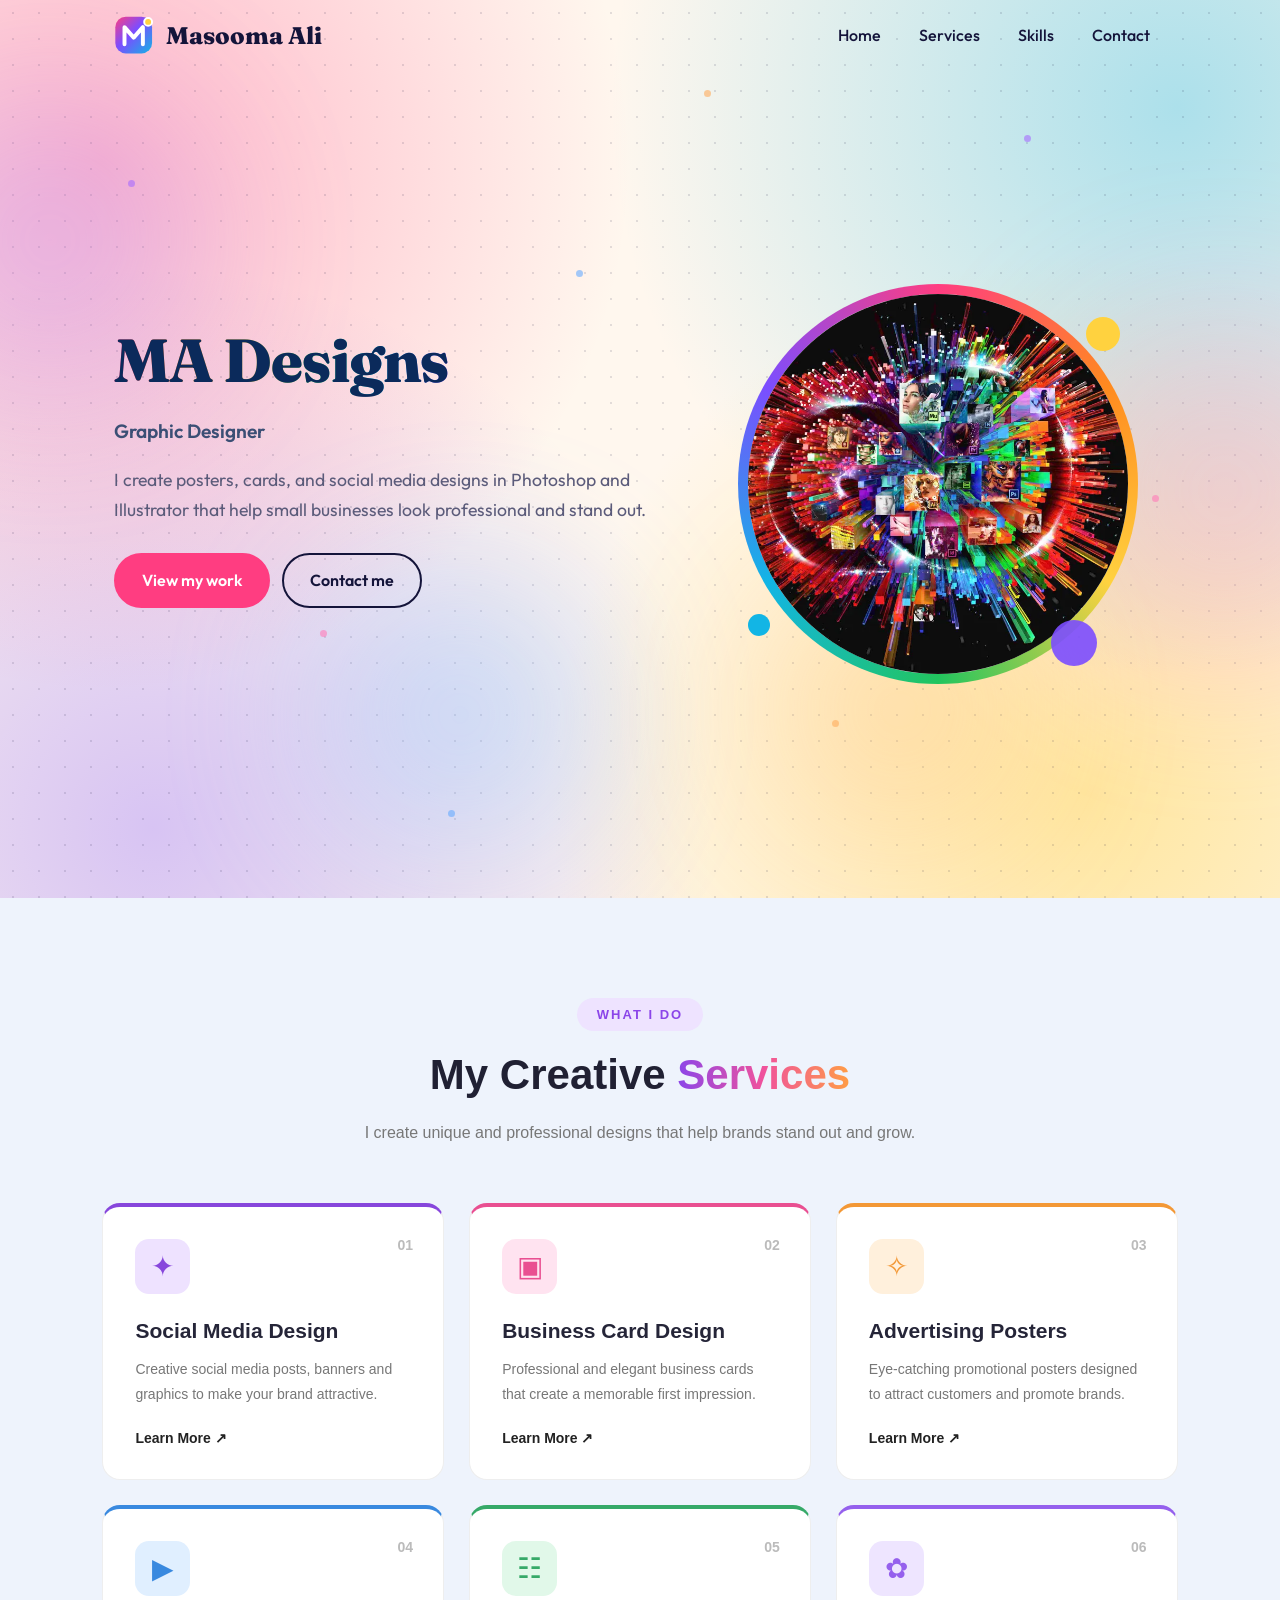
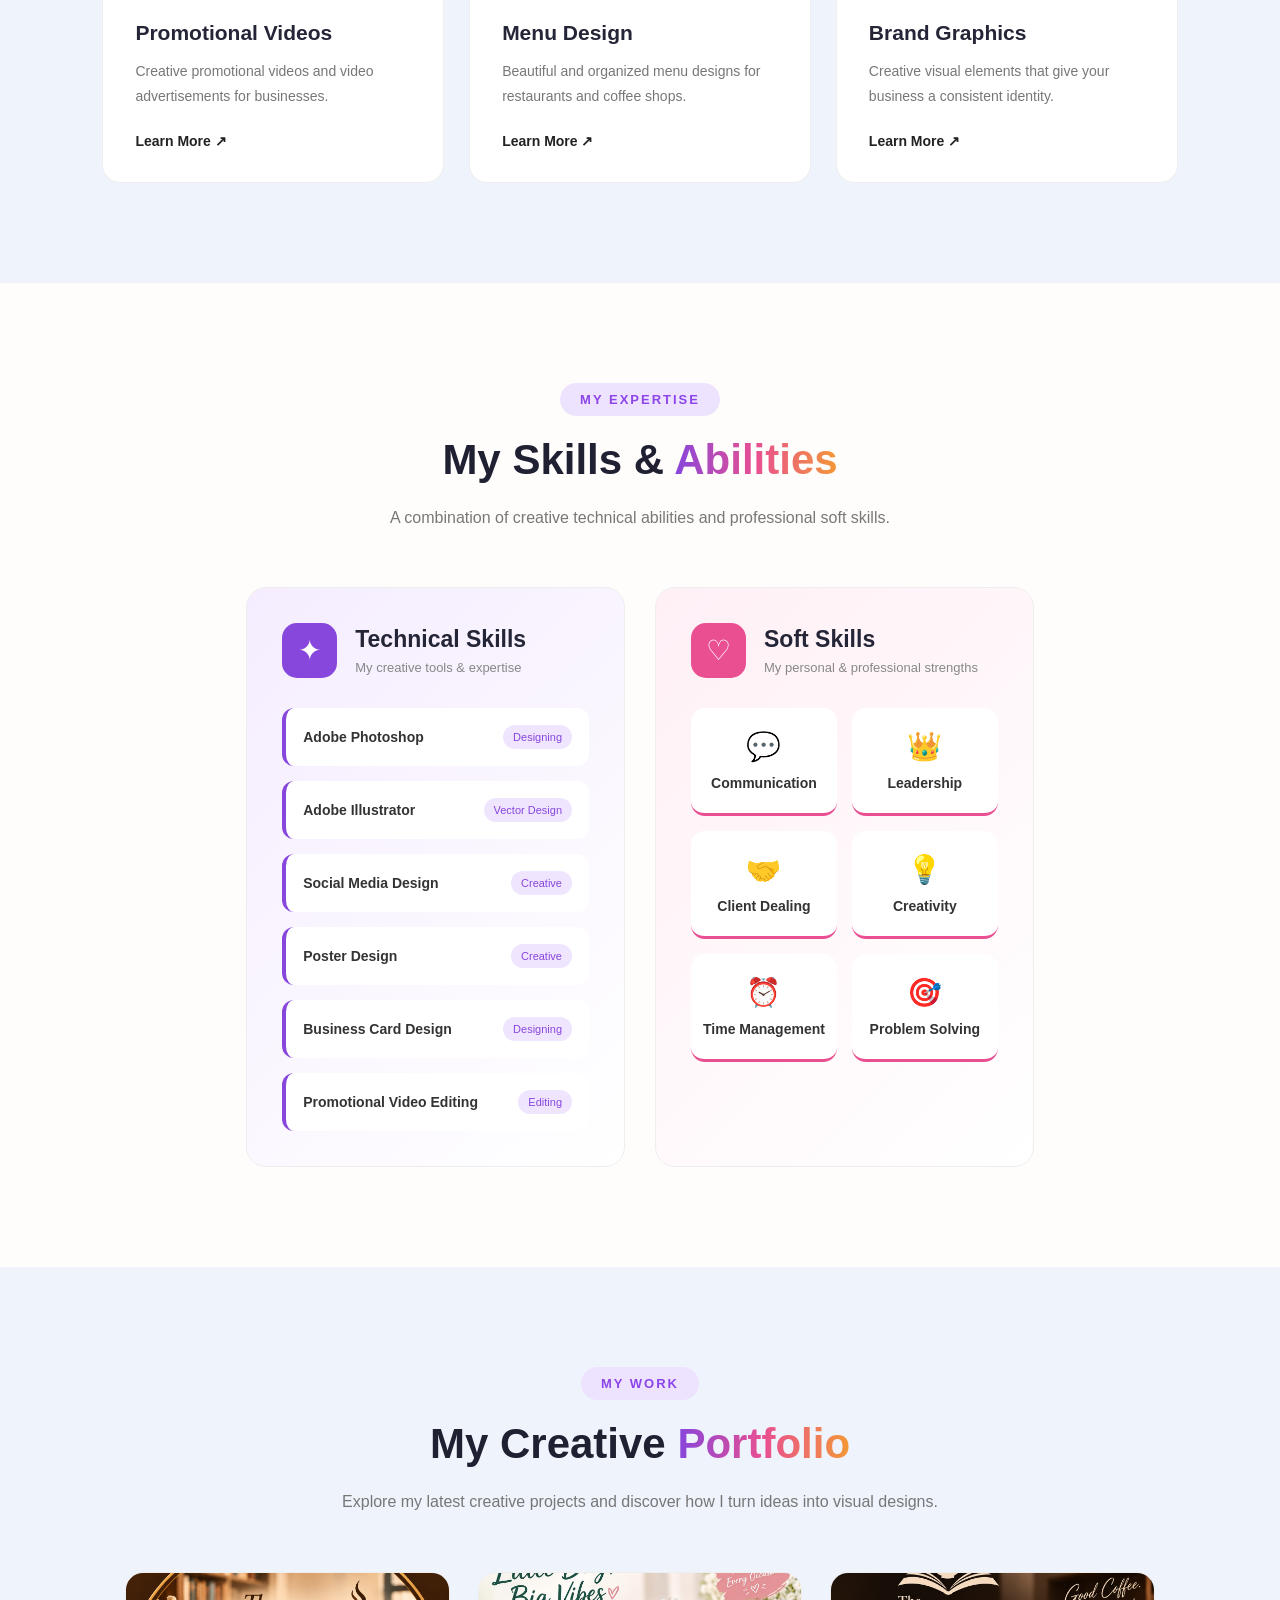
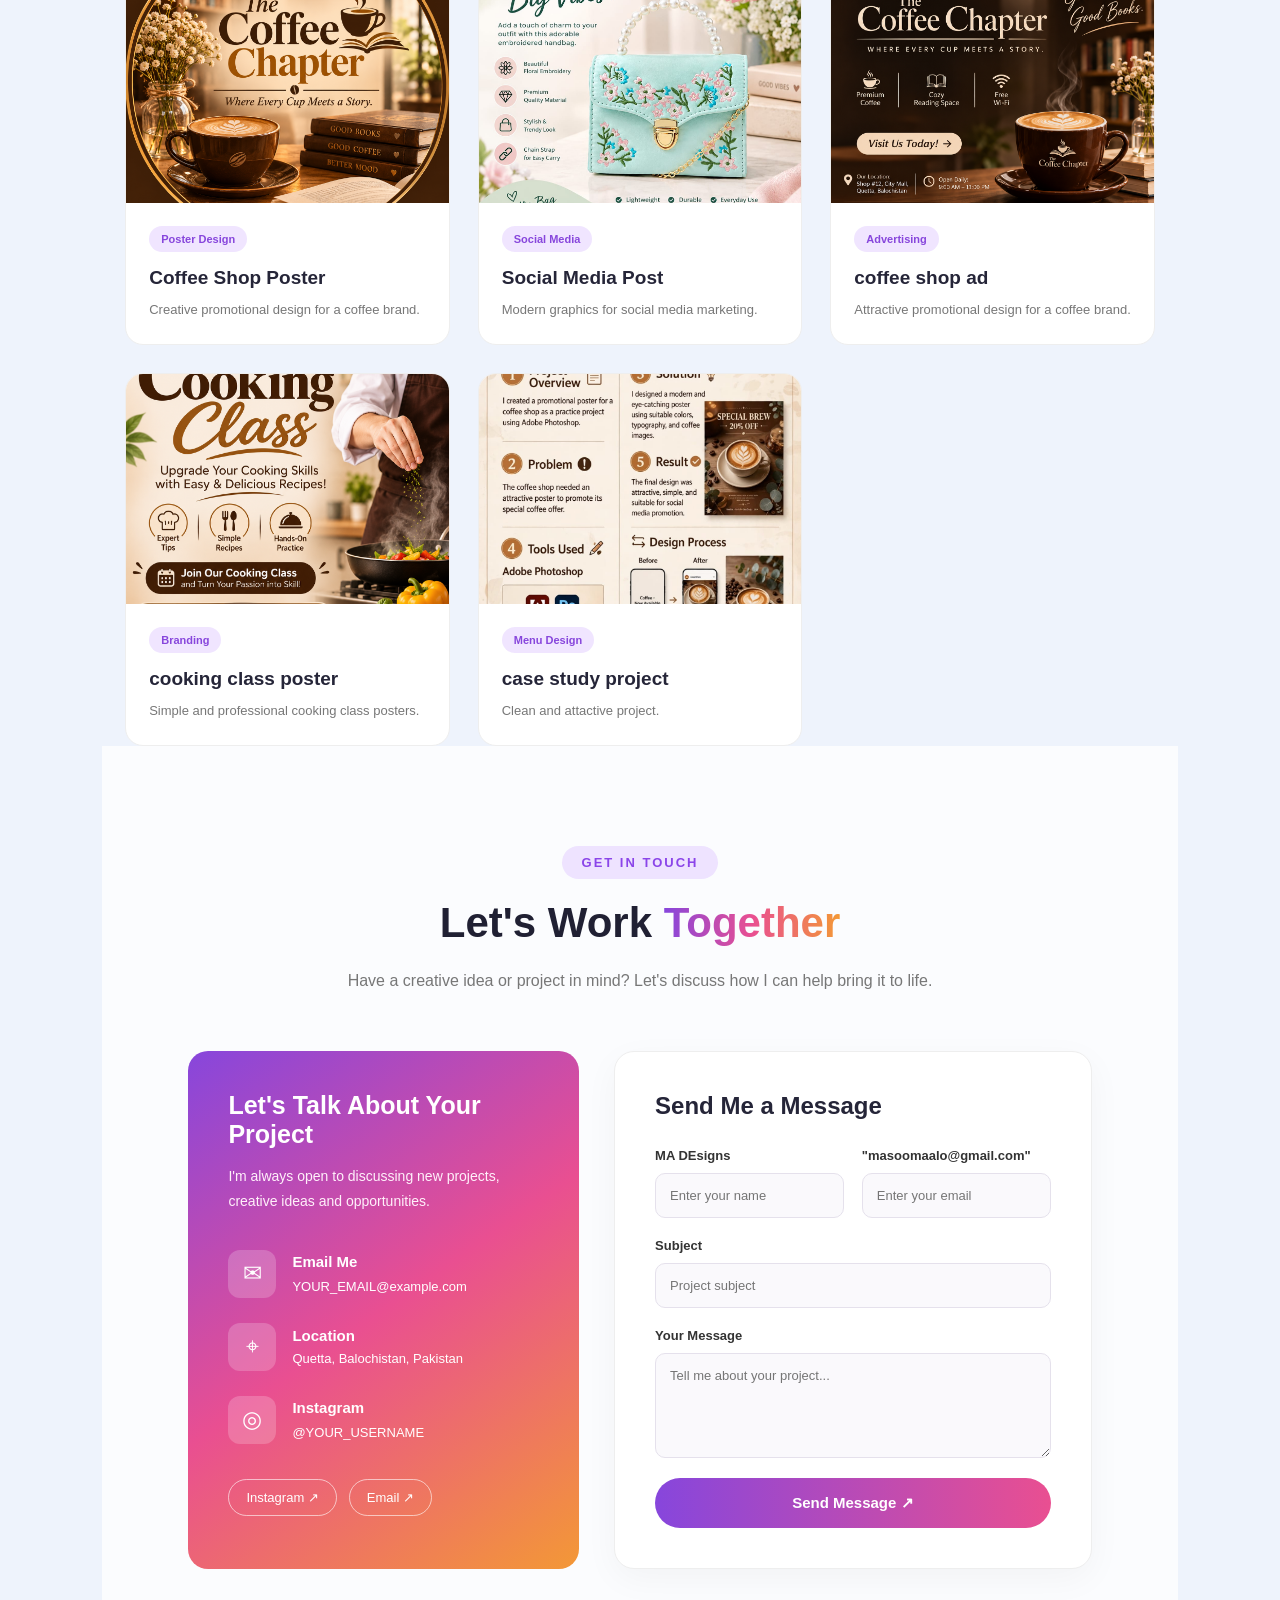
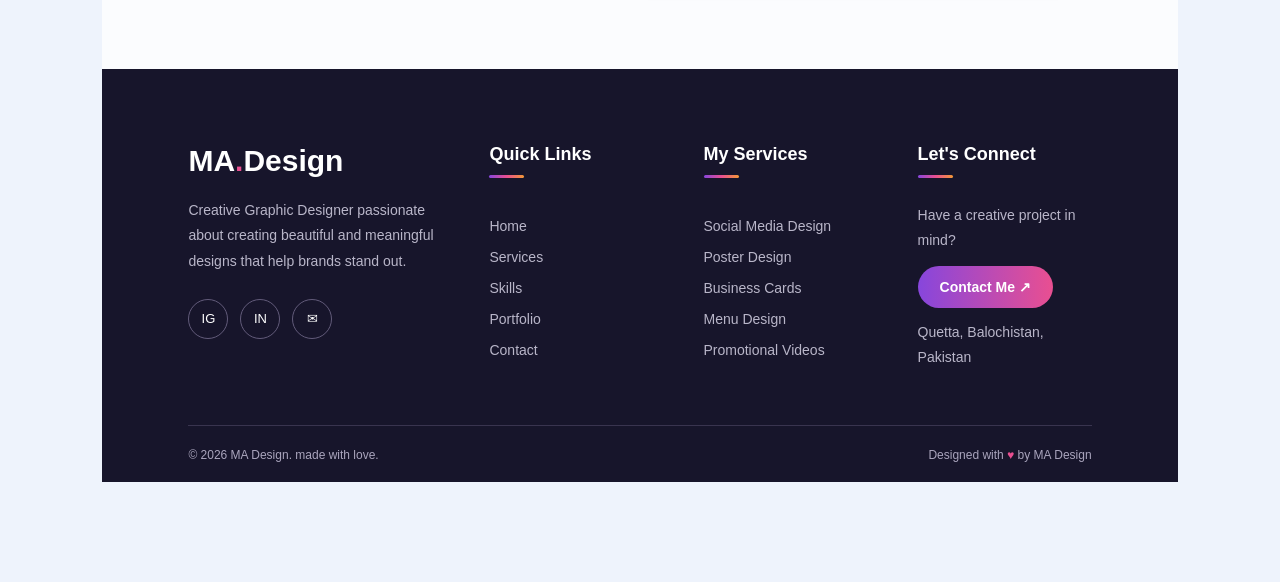
==== index.html @ fc8143bc "first commit" ====
<!DOCTYPE html>
<html lang="en">

</head>


<head>
    <meta charset="UTF-8">
    <meta name="viewport" content="width=device-width, initial-scale=1.0">

    <title>My Graphic Design Website</title>

    <link rel="stylesheet" href="style.css">
</header



<header class="navbar">
  <nav class="nav-inner" aria-label="Main">

    <a href="#home" class="logo" aria-label="Masooma Ali home">
      <svg viewBox="0 0 64 64" width="42" height="42" xmlns="http://www.w3.org/2000/svg" aria-hidden="true">
        <defs>
          <linearGradient id="navLogoGrad" x1="0" y1="0" x2="1" y2="1">
            <stop offset="0" stop-color="#ff3d81"/>
            <stop offset="0.45" stop-color="#7c4dff"/>
            <stop offset="1" stop-color="#12b5e5"/>
          </linearGradient>
        </defs>
        <rect x="2" y="4" width="56" height="56" rx="16" fill="url(#navLogoGrad)"/>
        <path d="M16 46V20l14 16 14-16v26" fill="none" stroke="#fff" stroke-width="6" stroke-linecap="round" stroke-linejoin="round"/>
        <circle cx="52" cy="12" r="6" fill="#ffd23f" stroke="#fff" stroke-width="3"/>
      </svg>
      <span>Masooma Ali</span>
    </a>

    <button class="menu-btn" aria-label="Open menu" aria-expanded="false"><span></span><span></span><span></span></button>

    <ul class="nav-links">
      <li><a href="#home">Home</a></li>
      <li><a href="#services">Services</a></li>
      <li><a href="#skills">Skills</a></li>
      <li><a href="#contact">Contact</a></li>
    </ul>

  </nav>
</header>
<script>
const btn=document.querySelector('.menu-btn'),links=document.querySelector('.nav-links');
btn.addEventListener('click',()=>{const o=links.classList.toggle('open');btn.setAttribute('aria-expanded',o)});
links.addEventListener('click',e=>{if(e.target.tagName==='A'){links.classList.remove('open');btn.setAttribute('aria-expanded','false')}});
</script>
</body>
</html>
<!DOCTYPE html>
<html lang="en">
<head>
<meta charset="UTF-8">
<meta name="viewport" content="width=device-width, initial-scale=1">
<title>Masooma Ali | Graphic Designer</title>
<link href="https://fonts.googleapis.com/css2?family=Fraunces:wght@800&family=Outfit:wght@400;500;600&display=swap" rel="stylesheet">
<style>
:root{
  --pink:#ff3d81; --orange:#ff8a1f; --yellow:#ffd23f;
  --green:#22c55e; --cyan:#12b5e5; --violet:#7c4dff;
  --ink:#14143a; --muted:#5b5b7a;
  --rainbow:linear-gradient(90deg,var(--pink),var(--orange),var(--yellow),var(--green),var(--cyan),var(--violet));
}
*{box-sizing:border-box;margin:0;padding:0}
html{scroll-behavior:smooth}
body{font-family:'Outfit',sans-serif;color:var(--ink);background:#fff}

/* NAVBAR */
.navbar{position:sticky;top:0;z-index:50;background:rgba(255,255,255,.92);backdrop-filter:blur(10px);border-bottom:4px solid transparent;border-image:var(--rainbow) 1}
.nav-inner{max-width:1100px;margin:0 auto;padding:14px 24px;display:flex;align-items:center;justify-content:space-between}
.logo{font-family:'Fraunces',serif;font-weight:800;font-size:1.5rem;text-decoration:none;color:var(--ink);display:flex;align-items:center;gap:10px}
.logo-dots{display:grid;grid-template-columns:repeat(3,8px);gap:3px}
.logo-dots i{width:8px;height:8px;border-radius:50%}
.logo-dots i:nth-child(1){background:var(--pink)}.logo-dots i:nth-child(2){background:var(--yellow)}.logo-dots i:nth-child(3){background:var(--cyan)}
.logo-dots i:nth-child(4){background:var(--orange)}.logo-dots i:nth-child(5){background:var(--green)}.logo-dots i:nth-child(6){background:var(--violet)}
.nav-links{display:flex;gap:6px;list-style:none}
.nav-links a{display:block;padding:8px 16px;border-radius:999px;text-decoration:none;color:var(--ink);font-weight:500;transition:background .2s,color .2s}
.nav-links li:nth-child(1) a:hover{background:var(--pink);color:#fff}
.nav-links li:nth-child(2) a:hover{background:var(--orange);color:#fff}
.nav-links li:nth-child(3) a:hover{background:var(--green);color:#fff}
.nav-links li:nth-child(4) a:hover{background:var(--cyan);color:#fff}
.nav-links li:nth-child(5) a:hover{background:var(--violet);color:#fff}
.nav-links a:focus-visible,.logo:focus-visible,.menu-btn:focus-visible,.btn:focus-visible{outline:3px solid var(--violet);outline-offset:2px}
.menu-btn{display:none;background:none;border:2px solid var(--ink);border-radius:10px;padding:8px 10px;cursor:pointer}
.menu-btn span{display:block;width:22px;height:3px;background:var(--ink);margin:4px 0;border-radius:2px}

/* HERO */
.hero{max-width:1100px;margin:0 auto;padding:80px 24px;display:grid;grid-template-columns:1.2fr 1fr;gap:48px;align-items:center}
.brand{font-family:'Fraunces',serif;font-weight:800;font-size:clamp(2.6rem,6vw,4.6rem);line-height:1.05;margin-bottom:8px;background:var(--rainbow);-webkit-background-clip:text;background-clip:text;color:transparent;width:fit-content}
.role{font-weight:600;font-size:1.2rem;margin-bottom:18px}
.bio{color:var(--muted);font-size:1.1rem;line-height:1.7;max-width:50ch;margin-bottom:28px}
.btns{display:flex;gap:12px;flex-wrap:wrap}
.btn{padding:12px 26px;border-radius:999px;font-weight:600;text-decoration:none;border:2px solid var(--ink);color:var(--ink);transition:transform .2s}
.btn.primary{background:var(--pink);border-color:var(--pink);color:#fff}
.btn:hover{transform:translateY(-3px)}

/* PROFILE PICTURE */
.dp-wrap{position:relative;width:100%;max-width:380px;aspect-ratio:1;justify-self:center}
.dp-wrap::before{content:"";position:absolute;inset:-10px;border-radius:50%;background:conic-gradient(var(--pink),var(--orange),var(--yellow),var(--green),var(--cyan),var(--violet),var(--pink))}
.dp-wrap::after{content:"";position:absolute;inset:0;border-radius:50%;border:8px solid #fff}
.dp{position:absolute;inset:0;border-radius:50%;overflow:hidden;background:#eee;z-index:1}
.dp img{width:100%;height:100%;object-fit:cover;display:block}
.dot{position:absolute;border-radius:50%;z-index:2}
.dot.d1{width:34px;height:34px;background:var(--yellow);top:6%;right:2%}
.dot.d2{width:22px;height:22px;background:var(--cyan);bottom:10%;left:0}
.dot.d3{width:46px;height:46px;background:var(--violet);bottom:2%;right:8%;opacity:.9}

@media(max-width:760px){
  .menu-btn{display:block}
  .nav-links{display:none;position:absolute;top:100%;left:0;right:0;flex-direction:column;background:#fff;padding:12px 24px 20px;border-bottom:4px solid var(--pink)}
  .nav-links.open{display:flex}
  .hero{grid-template-columns:1fr;padding-top:48px;text-align:left}
  .dp-wrap{order:-1;max-width:260px;justify-self:start}
}
@media(prefers-reduced-motion:reduce){*{transition:none!important;scroll-behavior:auto!important}}
</style>
</head>
<body>
  <!-- ANIMATED BACKGROUND -->

<div class="animated-background">
    <div class="gradient-shape shape-one"></div>
    <div class="gradient-shape shape-two"></div>
    <div class="gradient-shape shape-three"></div>
    <div class="gradient-shape shape-four"></div>

    <div class="particles">
        <span></span>
        <span></span>
        <span></span>
        <span></span>
        <span></span>
        <span></span>
        <span></span>
        <span></span>
    </div>
</div>


<main>
  <section class="hero" id="home">
    <div class="hero-text">
      <h1 class="brand">MA Designs</h1>
      <p class="role">Graphic Designer</p>
      <p class="bio">I create posters, cards, and social media designs in Photoshop and Illustrator that help small businesses look professional and stand out.</p>
      <div class="btns">
        <a href="#portfolio" class="btn primary">View my work</a>
        <a href="#contact" class="btn">Contact me</a>
        
      </div>
    </div>

    <div class="dp-wrap">
      <div class="dp">
        <!-- Replace "dp.jpg" with your own photo file name -->
        <img src="./adobe-cc.jpg.webp" alt="Masooma Ali" onerror="this.style.display='none'">
      </div>
      <span class="dot d1"></span><span class="dot d2"></span><span class="dot d3"></span>
    </div>
  </section>
  
<!-- Services Section -->
<section class="services" id="services">

    <div class="services-header">
        <span class="section-tag">WHAT I DO</span>
        <h2>My Creative <span>Services</span></h2>
        <p>
            I create unique and professional designs
            that help brands stand out and grow.
        </p>
    </div>

    <div class="services-container">

        <div class="service-card purple">
            <div class="service-icon">✦</div>
            <span class="service-number">01</span>
            <h3>Social Media Design</h3>
            <p>Creative social media posts, banners and graphics to make your brand attractive.</p>
            <a href="#contact">Learn More ↗</a>
        </div>

        <div class="service-card pink">
            <div class="service-icon">▣</div>
            <span class="service-number">02</span>
            <h3>Business Card Design</h3>
            <p>Professional and elegant business cards that create a memorable first impression.</p>
            <a href="#contact">Learn More ↗</a>
        </div>

        <div class="service-card orange">
            <div class="service-icon">✧</div>
            <span class="service-number">03</span>
            <h3>Advertising Posters</h3>
            <p>Eye-catching promotional posters designed to attract customers and promote brands.</p>
            <a href="#contact">Learn More ↗</a>
        </div>

        <div class="service-card blue">
            <div class="service-icon">▶</div>
            <span class="service-number">04</span>
            <h3>Promotional Videos</h3>
            <p>Creative promotional videos and video advertisements for businesses.</p>
            <a href="#contact">Learn More ↗</a>
        </div>

        <div class="service-card green">
            <div class="service-icon">☷</div>
            <span class="service-number">05</span>
            <h3>Menu Design</h3>
            <p>Beautiful and organized menu designs for restaurants and coffee shops.</p>
            <a href="#contact">Learn More ↗</a>
        </div>

        <div class="service-card violet">
            <div class="service-icon">✿</div>
            <span class="service-number">06</span>
            <h3>Brand Graphics</h3>
            <p>Creative visual elements that give your business a consistent identity.</p>
            <a href="#contact">Learn More ↗</a>
        </div>

    </div>
</section>

<!-- SKILLS SECTION -->
<section class="skills-section" id="skills">

    <div class="skills-heading">
        <span class="section-tag">MY EXPERTISE</span>
        <h2>My Skills & <span>Abilities</span></h2>
        <p>
            A combination of creative technical abilities
            and professional soft skills.
        </p>
    </div>

    <div class="skills-container">

        <!-- TECHNICAL SKILLS -->
        <div class="skills-box technical">

            <div class="skills-title">
                <div class="skills-icon">✦</div>
                <div>
                    <h3>Technical Skills</h3>
                    <p>My creative tools & expertise</p>
                </div>
            </div>

            <div class="skill-list">

                <div class="skill-item">
                    <span>Adobe Photoshop</span>
                    <span>Designing</span>
                </div>

                <div class="skill-item">
                    <span>Adobe Illustrator</span>
                    <span>Vector Design</span>
                </div>

                <div class="skill-item">
                    <span>Social Media Design</span>
                    <span>Creative</span>
                </div>

                <div class="skill-item">
                    <span>Poster Design</span>
                    <span>Creative</span>
                </div>

                <div class="skill-item">
                    <span>Business Card Design</span>
                    <span>Designing</span>
                </div>

                <div class="skill-item">
                    <span>Promotional Video Editing</span>
                    <span>Editing</span>
                </div>

            </div>
        </div>


        <!-- SOFT SKILLS -->
        <div class="skills-box soft">

            <div class="skills-title">
                <div class="skills-icon">♡</div>
                <div>
                    <h3>Soft Skills</h3>
                    <p>My personal & professional strengths</p>
                </div>
            </div>

            <div class="soft-skills-grid">

                <div class="soft-skill">
                    <span>💬</span>
                    <h4>Communication</h4>
                </div>

                <div class="soft-skill">
                    <span>👑</span>
                    <h4>Leadership</h4>
                </div>

                <div class="soft-skill">
                    <span>🤝</span>
                    <h4>Client Dealing</h4>
                </div>

                <div class="soft-skill">
                    <span>💡</span>
                    <h4>Creativity</h4>
                </div>

                <div class="soft-skill">
                    <span>⏰</span>
                    <h4>Time Management</h4>
                </div>

                <div class="soft-skill">
                    <span>🎯</span>
                    <h4>Problem Solving</h4>
                </div>

            </div>
        </div>

    </div>

</section>

<!-- PORTFOLIO SECTION -->

<section class="portfolio-section" id="portfolio">

    <div class="portfolio-heading">
        <span class="section-tag">MY WORK</span>

        <h2>My Creative <span>Portfolio</span></h2>

        <p>
            Explore my latest creative projects and
            discover how I turn ideas into visual designs.
        </p>
    </div>


<div class="portfolio-container">

    <div class="portfolio-card">
        <div class="portfolio-image">
            <img src="./The Coffee Chapter Café Logo.png" alt="Coffee Poster">
        </div>
        <div class="portfolio-info">
            <span class="project-category">Poster Design</span>
            <h3>Coffee Shop Poster</h3>
            <p>Creative promotional design for a coffee brand.</p>
        </div>
    </div>

    <div class="portfolio-card">
        <div class="portfolio-image">
            <img src="./bag.jpeg" alt="Social Media Design">
        </div>
        <div class="portfolio-info">
            <span class="project-category">Social Media</span>
            <h3>Social Media Post</h3>
            <p>Modern graphics for social media marketing.</p>
        </div>
    </div>

    <div class="portfolio-card">
        <div class="portfolio-image">
            <img src="./The Coffee Chapter Café Poster.png" alt="Food Poster">
        </div>
        <div class="portfolio-info">
            <span class="project-category">Advertising</span>
            <h3>coffee shop ad</h3>
            <p>Attractive promotional design for a coffee brand.</p>
        </div>
    </div>

    <div class="portfolio-card">
        <div class="portfolio-image">
            <img src="./Warm Tones Cooking Class Poster.png" alt="Business Card">
        </div>
        <div class="portfolio-info">
            <span class="project-category">Branding</span>
            <h3>cooking class poster</h3>
            <p>Simple and professional cooking class posters.</p>
        </div>
    </div>

    <div class="portfolio-card">
        <div class="portfolio-image">
            <img src="./case study.jpeg" alt="Restaurant Menu">
        </div>
        <div class="portfolio-info">
            <span class="project-category">Menu Design</span>
            <h3>case study project</h3>
            <p>Clean and attactive project.</p>
        </div>
    </div>

</div>

<!-- CONTACT SECTION -->

<section class="contact-section" id="contact">

    <div class="contact-heading">
        <span class="section-tag">GET IN TOUCH</span>
        <h2>Let's Work <span>Together</span></h2>
        <p>
            Have a creative idea or project in mind?
            Let's discuss how I can help bring it to life.
        </p>
    </div>

    <div class="contact-container">

        <!-- CONTACT INFORMATION -->

        <div class="contact-info">

            <h3>Let's Talk About Your Project</h3>

            <p>
                I'm always open to discussing new projects,
                creative ideas and opportunities.
            </p>

            <div class="contact-detail">
                <div class="contact-icon email-icon">✉</div>
                <div>
                    <h4>Email Me</h4>
                    <a href="mailto:YOUR_EMAIL@example.com">
                        YOUR_EMAIL@example.com
                    </a>
                </div>
            </div>

            <div class="contact-detail">
                <div class="contact-icon location-icon">⌖</div>
                <div>
                    <h4>Location</h4>
                    <p>Quetta, Balochistan, Pakistan</p>
                </div>
            </div>

            <div class="contact-detail">
                <div class="contact-icon social-icon">◎</div>
                <div>
                    <h4>Instagram</h4>
                    <a href="https://instagram.com/YOUR_USERNAME"
                       target="_blank">
                        @YOUR_USERNAME
                    </a>
                </div>
            </div>

            <div class="contact-socials">
                <a href="https://instagram.com/YOUR_USERNAME"
                   target="_blank">Instagram ↗</a>
                <a href="mailto:YOUR_EMAIL@example.com">
                    Email ↗
                </a>
            </div>

        </div>


        <!-- CONTACT FORM -->

        <div class="contact-form-box">

            <h3>Send Me a Message</h3>

            <form action="masoomaali@gmail.com"
                  method="post"
                  enctype="text/plain">

                <div class="form-row">

                    <div class="form-group">
                        <label>MA DEsigns</label>
                        <input type="text"
                               name="Name"
                               placeholder="Enter your name"
                               required>
                    </div>

                    <div class="form-group">
                        <label>"masoomaalo@gmail.com"</label>
                        <input type="email"
                               name="Email"
                               placeholder="Enter your email"
                               required>
                    </div>

                </div>

                <div class="form-group">
                    <label>Subject</label>
                    <input type="text"
                           name="Subject"
                           placeholder="Project subject"
                           required>
                </div>

                <div class="form-group">
                    <label>Your Message</label>
                    <textarea name="Message"
                              rows="5"
                              placeholder="Tell me about your project..."
                              required></textarea>
                </div>

                <button type="submit" class="contact-btn">
                    Send Message ↗
                </button>

            </form>

        </div>

    </div>

</section>

<!-- FOOTER SECTION -->

<footer class="footer-section">

    <div class="footer-container">

        <!-- BRAND -->
        <div class="footer-brand">
            <h2>MA<span>.</span>Design</h2>

            <p>
                Creative Graphic Designer passionate about
                creating beautiful and meaningful designs
                that help brands stand out.
            </p>

            <div class="footer-socials">
                <a href="https://instagram.com/YOUR_USERNAME"
                   target="_blank">IG</a>

                <a href="https://linkedin.com/in/YOUR_USERNAME"
                   target="_blank">IN</a>

                <a href="mailto:YOUR_EMAIL@example.com">✉</a>
            </div>
        </div>


        <!-- QUICK LINKS -->
        <div class="footer-links">
            <h3>Quick Links</h3>

            <a href="#home">Home</a>
            <a href="#services">Services</a>
            <a href="#skills">Skills</a>
            <a href="#portfolio">Portfolio</a>
            <a href="#contact">Contact</a>
        </div>


        <!-- SERVICES -->
        <div class="footer-links">
            <h3>My Services</h3>

            <a href="#services">Social Media Design</a>
            <a href="#services">Poster Design</a>
            <a href="#services">Business Cards</a>
            <a href="#services">Menu Design</a>
            <a href="#services">Promotional Videos</a>
        </div>


        <!-- CONTACT -->
        <div class="footer-contact">
            <h3>Let's Connect</h3>

            <p>Have a creative project in mind?</p>

            <a href="#contact" class="footer-btn">
                Contact Me ↗
            </a>

            <p class="footer-location">
                Quetta, Balochistan, Pakistan
            </p>
        </div>

    </div>


    <!-- COPYRIGHT -->

    <div class="footer-bottom">
        <p>© 2026 MA Design. made with love.</p>

        <p>Designed with <span>♥</span> by MA Design</p>
    </div>

</footer>
---- style.css ----
/* ============ THEME ============ */
:root {
  --white: #ffffff;
  --navy: #0b2a5b;
  --blue: #2f5fd0;
  --tint: #eef3fc;
  --line: #dbe4f5;
  --nav-height: 72px;
}

* { box-sizing: border-box; }

html {
  scroll-behavior: smooth;
  scroll-padding-top: var(--nav-height);
}

body{
  font-family:'Outfit',sans-serif;
  color:var(--ink);
  background:
    radial-gradient(circle at 8% 18%, rgba(255,61,129,.28), transparent 38%),
    radial-gradient(circle at 92% 12%, rgba(18,181,229,.30), transparent 40%),
    radial-gradient(circle at 85% 88%, rgba(255,210,63,.38), transparent 40%),
    radial-gradient(circle at 12% 92%, rgba(124,77,255,.25), transparent 40%),
    radial-gradient(circle at 50% 50%, rgba(34,197,94,.12), transparent 45%),
    #fff7ee;
  background-attachment:fixed;
}
body::before{
  content:"";
  position:fixed;
  inset:0;
  z-index:-1;
  background-image:radial-gradient(rgba(20,20,58,.12) 1.2px, transparent 1.2px);
  background-size:26px 26px;
  pointer-events:none;
}

/* ============ NAVBAR ============ */
/* NAVBAR */
.navbar{position:sticky;top:0;z-index:50;background:rgba(255,255,255,.92);backdrop-filter:blur(10px);border-bottom:4px solid transparent;border-image:var(--rainbow) 1}
.nav-inner{max-width:1100px;margin:0 auto;padding:12px 24px;display:flex;align-items:center;justify-content:space-between}

.logo{display:flex;align-items:center;gap:12px;font-family:'Fraunces',serif;font-weight:800;font-size:1.5rem;text-decoration:none;color:var(--ink)}

.nav-links{display:flex;gap:6px;list-style:none}
.nav-links a{display:block;padding:8px 16px;border-radius:999px;text-decoration:none;color:var(--ink);font-weight:500;transition:background .2s,color .2s}
.nav-links li:nth-child(1) a:hover{background:var(--pink);color:#fff}
.nav-links li:nth-child(2) a:hover{background:var(--orange);color:#fff}
.nav-links li:nth-child(3) a:hover{background:var(--green);color:#fff}
.nav-links li:nth-child(4) a:hover{background:var(--violet);color:#fff}
.nav-links a:focus-visible,.logo:focus-visible,.menu-btn:focus-visible{outline:3px solid var(--violet);outline-offset:2px}

.menu-btn{display:none;background:none;border:2px solid var(--ink);border-radius:10px;padding:8px 10px;cursor:pointer}
.menu-btn span{display:block;width:22px;height:3px;background:var(--ink);margin:4px 0;border-radius:2px}
/* ============ LINKS ============ */
.nav-links {
  display: flex;
  align-items: center;
  gap: 6px;
  margin: 0;
  padding: 0;
  list-style: none;
}

.nav-links a {
  position: relative;
  display: block;
  padding: 10px 16px;
  color: var(--navy);
  font-weight: 600;
  font-size: 1rem;
  text-decoration: none;
  transition: color 0.3s ease, transform 0.3s ease;
}

/* Underline that slides in from the left */
.nav-links a::after {
  content: "";
  position: absolute;
  left: 16px;
  right: 16px;
  bottom: 4px;
  height: 2px;
  background: var(--blue);
  transform: scaleX(0);
  transform-origin: left;
  transition: transform 0.35s ease;
}

.nav-links a:hover,
.nav-links a:focus-visible,
.nav-links a.active {
  color: var(--blue);
}

.nav-links a:hover::after,
.nav-links a:focus-visible::after,
.nav-links a.active::after {
  transform: scaleX(1);
}

.nav-links a:hover { transform: translateY(-2px); }

.nav-links a:focus-visible {
  outline: 2px solid var(--blue);
  outline-offset: 2px;
  border-radius: 6px;
}

/* ============ HIRE ME BUTTON ============ */
.nav-links a.btn-hire {
  position: relative;
  isolation: isolate;
  overflow: hidden;
  margin-left: 12px;
  padding: 10px 24px;
  background: var(--navy);
  color: var(--white);
  border-radius: 999px;
}

.nav-links a.btn-hire::after { display: none; }

/* Blue fill that sweeps across on hover */
.nav-links a.btn-hire::before {
  content: "";
  position: absolute;
  inset: 0;
  z-index: -1;
  background: var(--blue);
  transform: translateX(-101%);
  transition: transform 0.4s cubic-bezier(0.2, 0.8, 0.2, 1);
}

.nav-links a.btn-hire:hover,
.nav-links a.btn-hire:focus-visible {
  color: var(--white);
}

.nav-links a.btn-hire:hover::before,
.nav-links a.btn-hire:focus-visible::before {
  transform: translateX(0);
}

/* ============ LOGO (RIGHT SIDE) ============ */
.logo {
  display: flex;
  align-items: center;
  gap: 10px;
  color: var(--navy);
  text-decoration: none;
}

.logo-mark {
  display: grid;
  place-items: center;
  width: 40px;
  height: 40px;
  border-radius: 12px;
  background: var(--navy);
  color: var(--white);
  font-weight: 800;
  font-size: 1rem;
  letter-spacing: 0.5px;
  transition: transform 0.4s cubic-bezier(0.2, 0.8, 0.2, 1), background 0.3s ease;
}

.logo-text {
  font-weight: 800;
  font-size: 1.15rem;
  letter-spacing: -0.2px;
}

.logo:hover .logo-mark,
.logo:focus-visible .logo-mark {
  background: var(--blue);
  transform: rotate(-8deg) scale(1.08);
}

.logo:focus-visible {
  outline: 2px solid var(--blue);
  outline-offset: 4px;
  border-radius: 10px;
}

/* ============ MOBILE MENU (CSS only) ============ */
.nav-toggle { display: none; }
.hamburger  { display: none; }

@media (max-width: 820px) {
  .hamburger {
    display: flex;
    flex-direction: column;
    justify-content: center;
    gap: 5px;
    width: 40px;
    height: 40px;
    padding: 8px;
    cursor: pointer;
  }

  .hamburger span {
    display: block;
    height: 3px;
    border-radius: 3px;
    background: var(--navy);
    transition: transform 0.35s ease, opacity 0.25s ease;
  }

  /* Hamburger turns into an X when the menu opens */
  .nav-toggle:checked ~ .hamburger span:nth-child(1) { transform: translateY(8px) rotate(45deg); }
  .nav-toggle:checked ~ .hamburger span:nth-child(2) { opacity: 0; }
  .nav-toggle:checked ~ .hamburger span:nth-child(3) { transform: translateY(-8px) rotate(-45deg); }

  .nav-links {
    position: absolute;
    top: var(--nav-height);
    left: 0;
    right: 0;
    flex-direction: column;
    align-items: stretch;
    gap: 0;
    max-height: 0;
    overflow: hidden;
    background: var(--white);
    border-bottom: 1px solid var(--line);
    transition: max-height 0.45s ease;
  }

  .nav-toggle:checked ~ .nav-links { max-height: 360px; }

  .nav-links li { padding: 0 24px; }
  .nav-links a  { padding: 14px 0; }
  .nav-links a::after { left: 0; right: 0; bottom: 8px; }
  .nav-links a:hover  { transform: none; }

  .nav-links li:last-child { padding: 8px 24px 20px; }

  .nav-links a.btn-hire {
    margin-left: 0;
    padding: 12px 24px;
    text-align: center;
  }
}

/* ============ PLACEHOLDER SECTIONS (delete later) ============ */
main section {
  min-height: 80vh;
  display: grid;
  place-items: center;
}

main section:nth-child(even) { background: var(--tint); }

/* ============ RESPECT REDUCED MOTION ============ */
@media (prefers-reduced-motion: reduce) {
  *, *::before, *::after {
    animation: none !important;
    transition: none !important;
    scroll-behavior: auto !important;
  }
}


/* ============ HERO SECTION ============ */
.hero {
  display: block;
  min-height: calc(100vh - var(--nav-height));
  padding: 72px 24px;
  background: var(--white);
}

.hero-inner {
  max-width: 1200px;
  margin: 0 auto;
  display: grid;
  grid-template-columns: 1.1fr 0.9fr;
  align-items: center;
  gap: 64px;
}

/* ---------- Bio (left) ---------- */
.hero-bio {
  animation: hero-in 0.8s 0.3s cubic-bezier(0.2, 0.8, 0.2, 1) both;
}

.hero-hello {
  margin: 0 0 12px;
  font-size: 1.1rem;
  font-weight: 700;
  color: var(--blue);
}

.hero h1 {
  margin: 0 0 20px;
  font-size: clamp(2.4rem, 5vw, 3.8rem);
  line-height: 1.1;
  font-weight: 800;
  letter-spacing: -1px;
  color: var(--navy);
}

.hero-text {
  max-width: 52ch;
  margin: 0 0 32px;
  font-size: 1.1rem;
  line-height: 1.7;
  color: #3b4f75;
}

/* ---------- Buttons ---------- */
.hero-actions {
  display: flex;
  flex-wrap: wrap;
  gap: 14px;
  margin-bottom: 36px;
}

.btn {
  display: inline-block;
  padding: 14px 28px;
  border-radius: 999px;
  font-weight: 700;
  font-size: 1rem;
  text-decoration: none;
  border: 2px solid var(--navy);
  transition: background 0.3s ease, color 0.3s ease,
              border-color 0.3s ease, transform 0.3s ease;
}

.btn:hover { transform: translateY(-3px); }

.btn:focus-visible {
  outline: 2px solid var(--blue);
  outline-offset: 3px;
}

.btn-solid {
  background: var(--navy);
  color: var(--white);
}

.btn-solid:hover {
  background: var(--blue);
  border-color: var(--blue);
}

.btn-outline {
  background: transparent;
  color: var(--navy);
}

.btn-outline:hover {
  background: var(--navy);
  color: var(--white);
}

/* ---------- Skill pills ---------- */
.hero-skills {
  display: flex;
  flex-wrap: wrap;
  gap: 10px;
  margin: 0;
  padding: 0;
  list-style: none;
}

.hero-skills li {
  padding: 8px 16px;
  border-radius: 999px;
  background: var(--tint);
  border: 1px solid var(--line);
  font-size: 0.9rem;
  font-weight: 600;
  color: var(--navy);
}

/* ---------- Picture (right) ---------- */
.hero-photo {
  position: relative;
  justify-self: end;
  width: 100%;
  max-width: 420px;
  animation: hero-in 0.8s 0.45s cubic-bezier(0.2, 0.8, 0.2, 1) both;
}

/* Dark blue block sitting behind the photo */
.hero-photo::before {
  content: "";
  position: absolute;
  inset: 24px -24px -24px 24px;
  border-radius: 220px 220px 28px 28px;
  background: var(--navy);
}

.hero-photo img {
  position: relative;
  display: block;
  width: 100%;
  aspect-ratio: 4 / 5;
  object-fit: cover;
  border-radius: 220px 220px 28px 28px;
  background: var(--tint);
}

/* ---------- Load animation (one moment, after the navbar) ---------- */
@keyframes hero-in {
  from { opacity: 0; transform: translateY(24px); }
  to   { opacity: 1; transform: translateY(0); }
}

/* ---------- Hero on tablets and phones ---------- */
@media (max-width: 820px) {
  .hero { padding: 40px 24px 64px; }

  .hero-inner {
    grid-template-columns: 1fr;
    gap: 56px;
  }

  .hero-photo {
    justify-self: center;
    max-width: 320px;
    margin-right: 24px;
  }
}:root{
  --pink:#ff3d81; --orange:#ff8a1f; --yellow:#ffd23f;
  --green:#22c55e; --cyan:#12b5e5; --violet:#7c4dff;
  --ink:#14143a; --muted:#5b5b7a;
  --rainbow:linear-gradient(90deg,var(--pink),var(--orange),var(--yellow),var(--green),var(--cyan),var(--violet));
}
*{box-sizing:border-box;margin:0;padding:0}
html{scroll-behavior:smooth}
body{font-family:'Outfit',sans-serif;color:var(--ink);background:#fff}

/* NAVBAR */
.navbar{position:sticky;top:0;z-index:50;background:rgba(255,255,255,.92);backdrop-filter:blur(10px);border-bottom:4px solid transparent;border-image:var(--rainbow) 1}
.nav-inner{max-width:1100px;margin:0 auto;padding:14px 24px;display:flex;align-items:center;justify-content:space-between}
.logo{font-family:'Fraunces',serif;font-weight:800;font-size:1.5rem;text-decoration:none;color:var(--ink);display:flex;align-items:center;gap:10px}
.logo-dots{display:grid;grid-template-columns:repeat(3,8px);gap:3px}
.logo-dots i{width:8px;height:8px;border-radius:50%}
.logo-dots i:nth-child(1){background:var(--pink)}
.logo-dots i:nth-child(2){background:var(--yellow)}
.logo-dots i:nth-child(3){background:var(--cyan)}
.logo-dots i:nth-child(4){background:var(--orange)}
.logo-dots i:nth-child(5){background:var(--green)}
.logo-dots i:nth-child(6){background:var(--violet)}
.nav-links{display:flex;gap:6px;list-style:none}
.nav-links a{display:block;padding:8px 16px;border-radius:999px;text-decoration:none;color:var(--ink);font-weight:500;transition:background .2s,color .2s}
.nav-links li:nth-child(1) a:hover{background:var(--pink);color:#fff}
.nav-links li:nth-child(2) a:hover{background:var(--orange);color:#fff}
.nav-links li:nth-child(3) a:hover{background:var(--green);color:#fff}
.nav-links li:nth-child(4) a:hover{background:var(--cyan);color:#fff}
.nav-links li:nth-child(5) a:hover{background:var(--violet);color:#fff}
.nav-links a:focus-visible,.logo:focus-visible,.menu-btn:focus-visible,.btn:focus-visible{outline:3px solid var(--violet);outline-offset:2px}
.menu-btn{display:none;background:none;border:2px solid var(--ink);border-radius:10px;padding:8px 10px;cursor:pointer}
.menu-btn span{display:block;width:22px;height:3px;background:var(--ink);margin:4px 0;border-radius:2px}

/* HERO */
.hero{max-width:1100px;margin:0 auto;padding:80px 24px;display:grid;grid-template-columns:1.2fr 1fr;gap:48px;align-items:center}
.brand{font-family:'Fraunces',serif;font-weight:800;font-size:clamp(2.6rem,6vw,4.6rem);line-height:1.05;margin-bottom:8px;background:var(--rainbow);-webkit-background-clip:text;background-clip:text;color:transparent;width:fit-content}
.role{font-weight:600;font-size:1.2rem;margin-bottom:18px}
.bio{color:var(--muted);font-size:1.1rem;line-height:1.7;max-width:50ch;margin-bottom:28px}
.btns{display:flex;gap:12px;flex-wrap:wrap}
.btn{padding:12px 26px;border-radius:999px;font-weight:600;text-decoration:none;border:2px solid var(--ink);color:var(--ink);transition:transform .2s}
.btn.primary{background:var(--pink);border-color:var(--pink);color:#fff}
.btn:hover{transform:translateY(-3px)}

/* PROFILE PICTURE */
.dp-wrap{position:relative;width:100%;max-width:380px;aspect-ratio:1;justify-self:center}
.dp-wrap::before{content:"";position:absolute;inset:-10px;border-radius:50%;background:conic-gradient(var(--pink),var(--orange),var(--yellow),var(--green),var(--cyan),var(--violet),var(--pink))}
.dp-wrap::after{content:"";position:absolute;inset:0;border-radius:50%;border:8px solid #fff}
.dp{position:absolute;inset:0;border-radius:50%;overflow:hidden;background:#eee;z-index:1}
.dp img{width:100%;height:100%;object-fit:cover;display:block}
.dot{position:absolute;border-radius:50%;z-index:2}
.dot.d1{width:34px;height:34px;background:var(--yellow);top:6%;right:2%}
.dot.d2{width:22px;height:22px;background:var(--cyan);bottom:10%;left:0}
.dot.d3{width:46px;height:46px;background:var(--violet);bottom:2%;right:8%;opacity:.9}

/* MOBILE */
@media(max-width:760px){
  .menu-btn{display:block}
  .nav-links{display:none;position:absolute;top:100%;left:0;right:0;flex-direction:column;background:#fff;padding:12px 24px 20px;border-bottom:4px solid var(--pink)}
  .nav-links.open{display:flex}
  .hero{grid-template-columns:1fr;padding-top:48px;text-align:left}
  .dp-wrap{order:-1;max-width:260px;justify-self:start}
}
@media(prefers-reduced-motion:reduce){*{transition:none!important;scroll-behavior:auto!important}}

html, body{
  background:
    radial-gradient(circle at 8% 18%, rgba(255,61,129,.35), transparent 38%),
    radial-gradient(circle at 92% 12%, rgba(18,181,229,.35), transparent 40%),
    radial-gradient(circle at 85% 88%, rgba(255,210,63,.45), transparent 40%),
    radial-gradient(circle at 12% 92%, rgba(124,77,255,.30), transparent 40%),
    #fff7ee !important;
  background-attachment:fixed !important;
}
.hero, main{background:transparent !important}


/* SERVICES SECTION */

.services {
    padding: 100px 8%;
    background: #f9f8ff;
    font-family: Arial, sans-serif;
}

.services-header {
    text-align: center;
    max-width: 650px;
    margin: 0 auto 55px;
}

.section-tag {
    display: inline-block;
    color: #8b45e9;
    background: #eee3ff;
    padding: 9px 20px;
    border-radius: 30px;
    font-size: 13px;
    font-weight: bold;
    letter-spacing: 2px;
}

.services-header h2 {
    font-size: 42px;
    margin: 20px 0;
    color: #202033;
}

.services-header h2 span {
    background: linear-gradient(
        90deg, #8b45e9, #f0529c, #ff9d45
    );
    -webkit-background-clip: text;
    color: transparent;
}

.services-header p {
    color: #777;
    line-height: 1.8;
    font-size: 16px;
}

/* SERVICES CARDS */

.services-container {
    display: grid;
    grid-template-columns: repeat(3, 1fr);
    gap: 25px;
}

.service-card {
    position: relative;
    padding: 32px;
    background: white;
    border-radius: 18px;
    border: 1px solid #eee;
    transition: 0.4s ease;
    overflow: hidden;
}

.service-card:hover {
    transform: translateY(-10px);
    box-shadow: 0 15px 35px rgba(0,0,0,0.09);
}

.service-icon {
    width: 55px;
    height: 55px;
    display: flex;
    align-items: center;
    justify-content: center;
    border-radius: 14px;
    font-size: 28px;
    margin-bottom: 25px;
}

.service-number {
    position: absolute;
    top: 30px;
    right: 30px;
    color: #bbb;
    font-size: 14px;
    font-weight: bold;
}

.service-card h3 {
    font-size: 21px;
    color: #252538;
    margin-bottom: 14px;
}

.service-card p {
    color: #777;
    font-size: 14px;
    line-height: 1.8;
    margin-bottom: 22px;
}

.service-card a {
    text-decoration: none;
    font-size: 14px;
    font-weight: bold;
    color: #222;
}

/* MULTI COLORS */

.purple .service-icon {
    background: #eee2ff;
    color: #8746dc;
}

.pink .service-icon {
    background: #ffe3f0;
    color: #e94f91;
}

.orange .service-icon {
    background: #fff0dc;
    color: #f39836;
}

.blue .service-icon {
    background: #e0efff;
    color: #3989df;
}

.green .service-icon {
    background: #e1f8e9;
    color: #36a968;
}

.violet .service-icon {
    background: #eee5ff;
    color: #9560ed;
}

/* CARD TOP BORDER */

.purple { border-top: 4px solid #8746dc; }
.pink { border-top: 4px solid #e94f91; }
.orange { border-top: 4px solid #f39836; }
.blue { border-top: 4px solid #3989df; }
.green { border-top: 4px solid #36a968; }
.violet { border-top: 4px solid #9560ed; }

/* RESPONSIVE DESIGN */

@media (max-width: 900px) {
    .services-container {
        grid-template-columns: repeat(2, 1fr);
    }
}

@media (max-width: 600px) {
    .services {
        padding: 70px 6%;
    }

    .services-header h2 {
        font-size: 32px;
    }

    .services-container {
        grid-template-columns: 1fr;
    }

    .service-card {
        padding: 25px;
    }
}

/* SKILLS SECTION */

.skills-section {
    padding: 100px 8%;
    background: #ffffff;
    font-family: Arial, sans-serif;
}

.skills-heading {
    text-align: center;
    max-width: 650px;
    margin: 0 auto 55px;
}

.skills-heading h2 {
    font-size: 42px;
    color: #202033;
    margin: 20px 0;
}

.skills-heading h2 span {
    background: linear-gradient(
        90deg, #8746dc, #e94f91, #f39836
    );
    -webkit-background-clip: text;
    color: transparent;
}

.skills-heading p {
    color: #777;
    line-height: 1.8;
}

/* SKILLS CONTAINER */

.skills-container {
    display: grid;
    grid-template-columns: repeat(2, 1fr);
    gap: 30px;
}

.skills-box {
    padding: 35px;
    border-radius: 20px;
    border: 1px solid #eee;
    transition: 0.4s ease;
}

.skills-box:hover {
    transform: translateY(-7px);
    box-shadow: 0 15px 35px rgba(0,0,0,0.08);
}

.technical {
    background: linear-gradient(135deg, #f5edff, #ffffff);
}

.soft {
    background: linear-gradient(135deg, #fff0f6, #ffffff);
}

/* SKILLS TITLE */

.skills-title {
    display: flex;
    align-items: center;
    gap: 18px;
    margin-bottom: 30px;
}

.skills-icon {
    width: 55px;
    height: 55px;
    background: #8746dc;
    color: white;
    display: flex;
    align-items: center;
    justify-content: center;
    border-radius: 15px;
    font-size: 28px;
}

.soft .skills-icon {
    background: #e94f91;
}

.skills-title h3 {
    font-size: 23px;
    color: #252538;
    margin: 0 0 7px;
}

.skills-title p {
    font-size: 13px;
    color: #888;
    margin: 0;
}

/* TECHNICAL SKILLS */

.skill-list {
    display: flex;
    flex-direction: column;
    gap: 15px;
}

.skill-item {
    background: white;
    padding: 17px;
    border-radius: 12px;
    display: flex;
    justify-content: space-between;
    align-items: center;
    gap: 10px;
    border-left: 4px solid #8746dc;
    transition: 0.3s;
}

.skill-item:hover {
    transform: translateX(7px);
    background: #f7f0ff;
}

.skill-item span:first-child {
    font-size: 14px;
    font-weight: bold;
    color: #333;
}

.skill-item span:last-child {
    font-size: 11px;
    color: #8746dc;
    background: #f0e5ff;
    padding: 6px 10px;
    border-radius: 20px;
    white-space: nowrap;
}

/* SOFT SKILLS */

.soft-skills-grid {
    display: grid;
    grid-template-columns: repeat(2, 1fr);
    gap: 15px;
}

.soft-skill {
    background: white;
    padding: 22px 12px;
    text-align: center;
    border-radius: 14px;
    border-bottom: 3px solid #e94f91;
    transition: 0.3s ease;
}

.soft-skill:hover {
    transform: translateY(-7px);
    background: #fff5fa;
    box-shadow: 0 8px 20px rgba(233,79,145,0.12);
}

.soft-skill span {
    font-size: 28px;
}

.soft-skill h4 {
    font-size: 14px;
    color: #333;
    margin: 12px 0 0;
}

/* RESPONSIVE DESIGN */

@media (max-width: 900px) {
    .skills-container {
        grid-template-columns: 1fr;
    }
}

@media (max-width: 600px) {
    .skills-section {
        padding: 70px 6%;
    }

    .skills-heading h2 {
        font-size: 32px;
    }

    .skills-box {
        padding: 22px;
    }

    .skills-title h3 {
        font-size: 20px;
    }

    .soft-skills-grid {
        grid-template-columns: repeat(2, 1fr);
    }

    .skill-item {
        padding: 13px;
    }
}

/* PORTFOLIO SECTION */

.portfolio-section {
    padding: 100px 8%;
    background: #f9f8ff;
    font-family: Arial, sans-serif;
}

/* HEADING */

.portfolio-heading {
    text-align: center;
    max-width: 650px;
    margin: 0 auto 55px;
}

.portfolio-heading h2 {
    font-size: 42px;
    color: #202033;
    margin: 20px 0;
}

.portfolio-heading h2 span {
    background: linear-gradient(
        90deg, #8746dc, #e94f91, #f39836
    );
    -webkit-background-clip: text;
    color: transparent;
}

.portfolio-heading p {
    color: #777;
    line-height: 1.8;
}

/* PROJECT GRID */

.portfolio-container {
    display: grid;
    grid-template-columns: repeat(3, 1fr);
    gap: 28px;
}

/* PROJECT CARD */

.portfolio-card {
    background: white;
    border-radius: 18px;
    overflow: hidden;
    border: 1px solid #eee;
    transition: 0.4s ease;
}

.portfolio-card:hover {
    transform: translateY(-9px);
    box-shadow: 0 15px 35px rgba(0,0,0,0.10);
}

/* PROJECT IMAGE */

.portfolio-image {
    position: relative;
    width: 100%;
    height: 230px;
    overflow: hidden;
    background: #eee5ff;
}

.portfolio-image img {
    width: 100%;
    height: 100%;
    object-fit: cover;
    transition: 0.5s ease;
}

.portfolio-card:hover .portfolio-image img {
    transform: scale(1.08);
}

.project-label {
    position: absolute;
    top: 15px;
    right: 15px;
    background: white;
    color: #8746dc;
    padding: 8px 13px;
    border-radius: 20px;
    font-size: 12px;
    font-weight: bold;
}

/* PROJECT DETAILS */

.portfolio-info {
    padding: 23px;
}

.project-category {
    display: inline-block;
    color: #8746dc;
    background: #f0e5ff;
    padding: 7px 12px;
    border-radius: 20px;
    font-size: 11px;
    font-weight: bold;
}

.portfolio-info h3 {
    color: #252538;
    font-size: 19px;
    margin: 15px 0 10px;
}

.portfolio-info p {
    color: #777;
    font-size: 13px;
    line-height: 1.7;
}

/* FOOTER BUTTON */

.portfolio-footer {
    text-align: center;
    margin-top: 55px;
}

.portfolio-footer p {
    color: #777;
    margin-bottom: 20px;
}

.portfolio-btn {
    display: inline-block;
    text-decoration: none;
    color: white;
    background: linear-gradient(
        90deg, #8746dc, #e94f91
    );
    padding: 14px 28px;
    border-radius: 30px;
    font-weight: bold;
    transition: 0.3s;
}

.portfolio-btn:hover {
    transform: translateY(-4px);
    box-shadow: 0 8px 20px rgba(135,70,220,0.25);
}

/* RESPONSIVE */

@media (max-width: 1000px) {
    .portfolio-container {
        grid-template-columns: repeat(2, 1fr);
    }
}

@media (max-width: 600px) {
    .portfolio-section {
        padding: 70px 6%;
    }

    .portfolio-heading h2 {
        font-size: 32px;
    }

    .portfolio-container {
        grid-template-columns: 1fr;
    }

    .portfolio-image {
        height: 240px;
    }
}

/* CONTACT SECTION */

.contact-section {
    padding: 100px 8%;
    background: #f9f8ff;
    font-family: Arial, sans-serif;
}

/* HEADING */

.contact-heading {
    text-align: center;
    max-width: 650px;
    margin: 0 auto 55px;
}

.contact-heading h2 {
    font-size: 42px;
    color: #202033;
    margin: 20px 0;
}

.contact-heading h2 span {
    background: linear-gradient(
        90deg, #8746dc, #e94f91, #f39836
    );
    -webkit-background-clip: text;
    color: transparent;
}

.contact-heading p {
    color: #777;
    line-height: 1.8;
}

/* MAIN CONTAINER */

.contact-container {
    display: grid;
    grid-template-columns: 0.9fr 1.1fr;
    gap: 35px;
    max-width: 1150px;
    margin: auto;
}

/* CONTACT INFO */

.contact-info {
    background: linear-gradient(
        145deg, #8746dc, #e94f91, #f39836
    );
    color: white;
    padding: 40px;
    border-radius: 20px;
}

.contact-info h3 {
    font-size: 25px;
    margin-bottom: 15px;
}

.contact-info > p {
    color: #fff0fa;
    line-height: 1.8;
    font-size: 14px;
    margin-bottom: 35px;
}

.contact-detail {
    display: flex;
    align-items: center;
    gap: 16px;
    margin-bottom: 25px;
}

.contact-icon {
    min-width: 48px;
    height: 48px;
    background: rgba(255,255,255,0.2);
    border-radius: 12px;
    display: flex;
    align-items: center;
    justify-content: center;
    font-size: 23px;
}

.contact-detail h4 {
    margin: 0 0 7px;
    font-size: 15px;
}

.contact-detail p,
.contact-detail a {
    color: white;
    font-size: 13px;
    text-decoration: none;
    margin: 0;
    overflow-wrap: anywhere;
}

.contact-detail a:hover {
    text-decoration: underline;
}

/* SOCIAL LINKS */

.contact-socials {
    display: flex;
    flex-wrap: wrap;
    gap: 12px;
    margin-top: 35px;
}

.contact-socials a {
    color: white;
    border: 1px solid rgba(255,255,255,0.6);
    padding: 10px 17px;
    border-radius: 25px;
    text-decoration: none;
    font-size: 13px;
    transition: 0.3s;
}

.contact-socials a:hover {
    background: white;
    color: #8746dc;
}

/* CONTACT FORM */

.contact-form-box {
    background: white;
    padding: 40px;
    border-radius: 20px;
    border: 1px solid #eee;
    box-shadow: 0 10px 35px rgba(0,0,0,0.04);
}

.contact-form-box h3 {
    color: #252538;
    font-size: 24px;
    margin-bottom: 28px;
}

.form-row {
    display: grid;
    grid-template-columns: 1fr 1fr;
    gap: 18px;
}

.form-group {
    display: flex;
    flex-direction: column;
    margin-bottom: 20px;
}

.form-group label {
    font-size: 13px;
    font-weight: bold;
    color: #333;
    margin-bottom: 10px;
}

.form-group input,
.form-group textarea {
    width: 100%;
    box-sizing: border-box;
    padding: 14px;
    border: 1px solid #e5e1ec;
    border-radius: 10px;
    outline: none;
    font-family: inherit;
    font-size: 13px;
    background: #faf9fc;
    transition: 0.3s;
}

.form-group textarea {
    resize: vertical;
}

.form-group input:focus,
.form-group textarea:focus {
    border-color: #8746dc;
    background: white;
    box-shadow: 0 0 0 3px rgba(135,70,220,0.08);
}

/* SEND BUTTON */

.contact-btn {
    width: 100%;
    border: none;
    padding: 16px;
    border-radius: 30px;
    background: linear-gradient(
        90deg, #8746dc, #e94f91
    );
    color: white;
    font-size: 15px;
    font-weight: bold;
    cursor: pointer;
    transition: 0.3s;
}

.contact-btn:hover {
    transform: translateY(-4px);
    box-shadow: 0 8px 20px rgba(135,70,220,0.25);
}

/* RESPONSIVE DESIGN */

@media (max-width: 900px) {
    .contact-container {
        grid-template-columns: 1fr;
    }
}

@media (max-width: 600px) {
    .contact-section {
        padding: 70px 6%;
    }

    .contact-heading h2 {
        font-size: 32px;
    }

    .contact-info,
    .contact-form-box {
        padding: 25px;
    }

    .form-row {
        grid-template-columns: 1fr;
        gap: 0;
    }
}

/* FOOTER SECTION */

.footer-section {
    background: #17152b;
    color: white;
    padding: 75px 8% 20px;
    font-family: Arial, sans-serif;
}

/* FOOTER CONTAINER */

.footer-container {
    display: grid;
    grid-template-columns: 1.5fr 1fr 1fr 1fr;
    gap: 40px;
    padding-bottom: 55px;
}

/* BRAND */

.footer-brand h2 {
    font-size: 30px;
    margin: 0 0 20px;
}

.footer-brand h2 span {
    color: #e94f91;
}

.footer-brand p {
    color: #b9b6c9;
    font-size: 14px;
    line-height: 1.8;
    max-width: 280px;
}

/* SOCIAL LINKS */

.footer-socials {
    display: flex;
    gap: 12px;
    margin-top: 25px;
}

.footer-socials a {
    width: 40px;
    height: 40px;
    display: flex;
    align-items: center;
    justify-content: center;
    border: 1px solid #625b7a;
    border-radius: 50%;
    color: white;
    text-decoration: none;
    font-size: 13px;
    transition: 0.3s;
}

.footer-socials a:hover {
    background: linear-gradient(
        135deg, #8746dc, #e94f91
    );
    border-color: transparent;
    transform: translateY(-5px);
}

/* FOOTER LINKS */

.footer-links h3,
.footer-contact h3 {
    font-size: 18px;
    margin-bottom: 25px;
    position: relative;
}

.footer-links h3::after,
.footer-contact h3::after {
    content: "";
    width: 35px;
    height: 3px;
    display: block;
    margin-top: 10px;
    border-radius: 5px;
    background: linear-gradient(
        90deg, #8746dc, #e94f91, #f39836
    );
}

.footer-links {
    display: flex;
    flex-direction: column;
    gap: 15px;
}

.footer-links a {
    color: #b9b6c9;
    font-size: 14px;
    text-decoration: none;
    transition: 0.3s;
}

.footer-links a:hover {
    color: #e94f91;
    padding-left: 6px;
}

/* FOOTER CONTACT */

.footer-contact p {
    color: #b9b6c9;
    font-size: 14px;
    line-height: 1.8;
}

.footer-btn {
    display: inline-block;
    padding: 13px 22px;
    margin: 12px 0;
    border-radius: 25px;
    background: linear-gradient(
        90deg, #8746dc, #e94f91
    );
    color: white;
    text-decoration: none;
    font-size: 14px;
    font-weight: bold;
    transition: 0.3s;
}

.footer-btn:hover {
    transform: translateY(-4px);
    box-shadow: 0 7px 20px rgba(233,79,145,0.25);
}

/* COPYRIGHT */

.footer-bottom {
    border-top: 1px solid #39344f;
    padding-top: 22px;
    display: flex;
    justify-content: space-between;
    align-items: center;
    gap: 15px;
    flex-wrap: wrap;
}

.footer-bottom p {
    color: #aaa5bd;
    font-size: 12px;
}

.footer-bottom span {
    color: #e94f91;
}

/* RESPONSIVE */

@media (max-width: 900px) {
    .footer-container {
        grid-template-columns: repeat(2, 1fr);
    }
}

@media (max-width: 550px) {
    .footer-section {
        padding: 60px 7% 20px;
    }

    .footer-container {
        grid-template-columns: 1fr;
        gap: 35px;
    }

    .footer-bottom {
        flex-direction: column;
        text-align: center;
    }
}

/* ANIMATED BACKGROUND */

body {
    position: relative;
    overflow-x: hidden;
    background: #faf9ff;
}

/* BACKGROUND LAYER */

.animated-background {
    position: fixed;
    inset: 0;
    width: 100%;
    height: 100vh;
    overflow: hidden;
    pointer-events: none;
    z-index: -1;
}

/* FLOATING SHAPES */

.gradient-shape {
    position: absolute;
    border-radius: 50%;
    filter: blur(80px);
    opacity: 0.35;
    animation: floatShape 12s ease-in-out infinite alternate;
}

.shape-one {
    width: 300px;
    height: 300px;
    background: #bd91ff;
    top: 10%;
    left: -100px;
}

.shape-two {
    width: 350px;
    height: 350px;
    background: #ff9bc9;
    top: 35%;
    right: -120px;
    animation-delay: 2s;
}

.shape-three {
    width: 280px;
    height: 280px;
    background: #8bcaff;
    bottom: 5%;
    left: 25%;
    animation-delay: 4s;
}

.shape-four {
    width: 250px;
    height: 250px;
    background: #ffc17e;
    top: 65%;
    right: 20%;
    animation-delay: 3s;
}

/* FLOATING ANIMATION */

@keyframes floatShape {
    0% {
        transform: translate(0, 0) scale(1);
    }

    50% {
        transform: translate(50px, -60px) scale(1.15);
    }

    100% {
        transform: translate(-30px, 40px) scale(0.9);
    }
}

/* PARTICLES */

.particles span {
    position: absolute;
    width: 7px;
    height: 7px;
    background: #a76bff;
    border-radius: 50%;
    opacity: 0.6;
    animation: particleMove 9s linear infinite;
}

.particles span:nth-child(1) {
    left: 10%;
    top: 20%;
}

.particles span:nth-child(2) {
    left: 25%;
    top: 70%;
    background: #ff79b7;
    animation-delay: 1s;
}

.particles span:nth-child(3) {
    left: 45%;
    top: 30%;
    background: #65aaff;
    animation-delay: 2s;
}

.particles span:nth-child(4) {
    left: 65%;
    top: 80%;
    background: #ffac5c;
    animation-delay: 3s;
}

.particles span:nth-child(5) {
    left: 80%;
    top: 15%;
    animation-delay: 4s;
}

.particles span:nth-child(6) {
    left: 90%;
    top: 55%;
    background: #ff79b7;
    animation-delay: 2s;
}

.particles span:nth-child(7) {
    left: 35%;
    top: 90%;
    background: #65aaff;
    animation-delay: 5s;
}

.particles span:nth-child(8) {
    left: 55%;
    top: 10%;
    background: #ffac5c;
    animation-delay: 6s;
}

/* PARTICLE MOVEMENT */

@keyframes particleMove {
    0% {
        transform: translateY(0) scale(1);
        opacity: 0;
    }

    50% {
        opacity: 0.7;
    }

    100% {
        transform: translateY(-150px) scale(1.8);
        opacity: 0;
    }
}

/* ACCESSIBILITY */

@media (prefers-reduced-motion: reduce) {
    .gradient-shape,
    .particles span {
        animation: none;
    }
}
body {
    position: relative;
    isolation: isolate;
}

.animated-background {
    position: fixed;
    inset: 0;
    width: 100%;
    height: 100vh;
    z-index: -1;
    pointer-events: none;
    overflow: hidden;
}
.services,
.portfolio-section,
.skills-section,
.contact-section {
    background: rgba(255, 255, 255, 0.75);
}
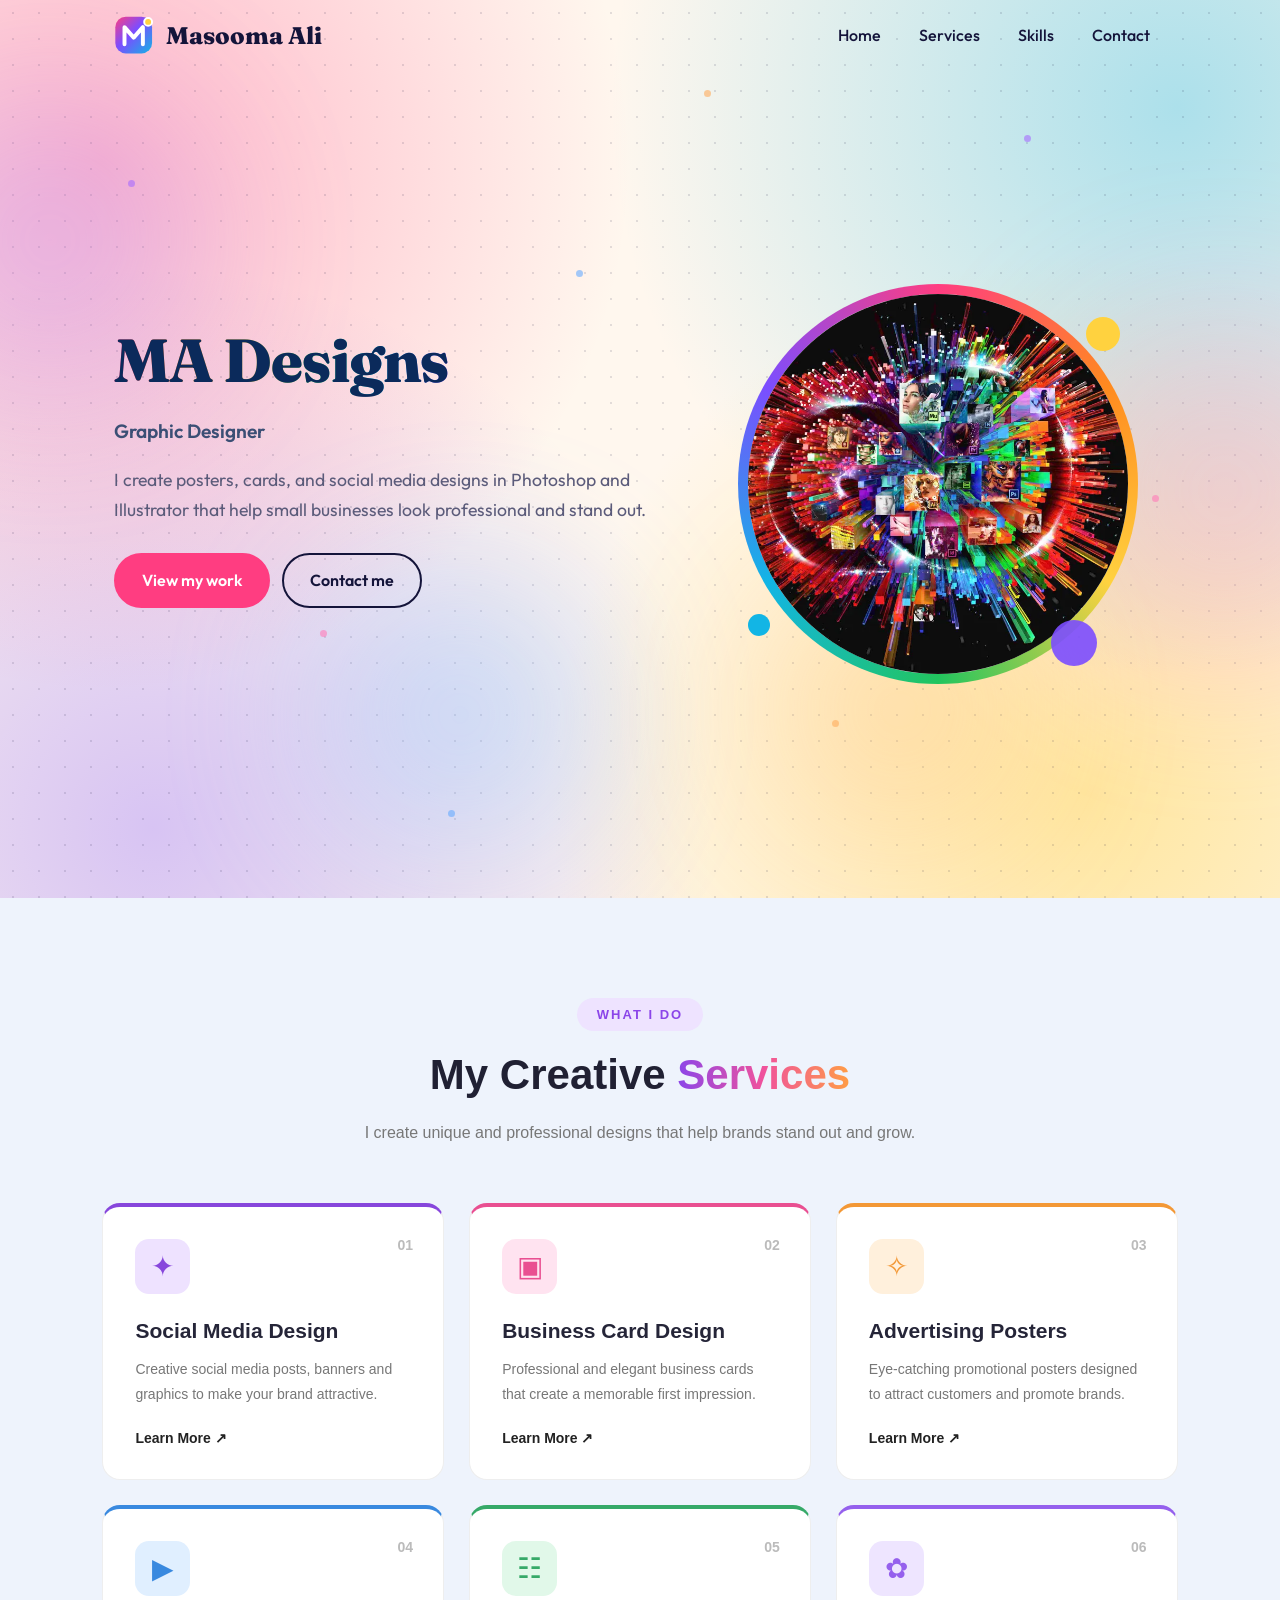
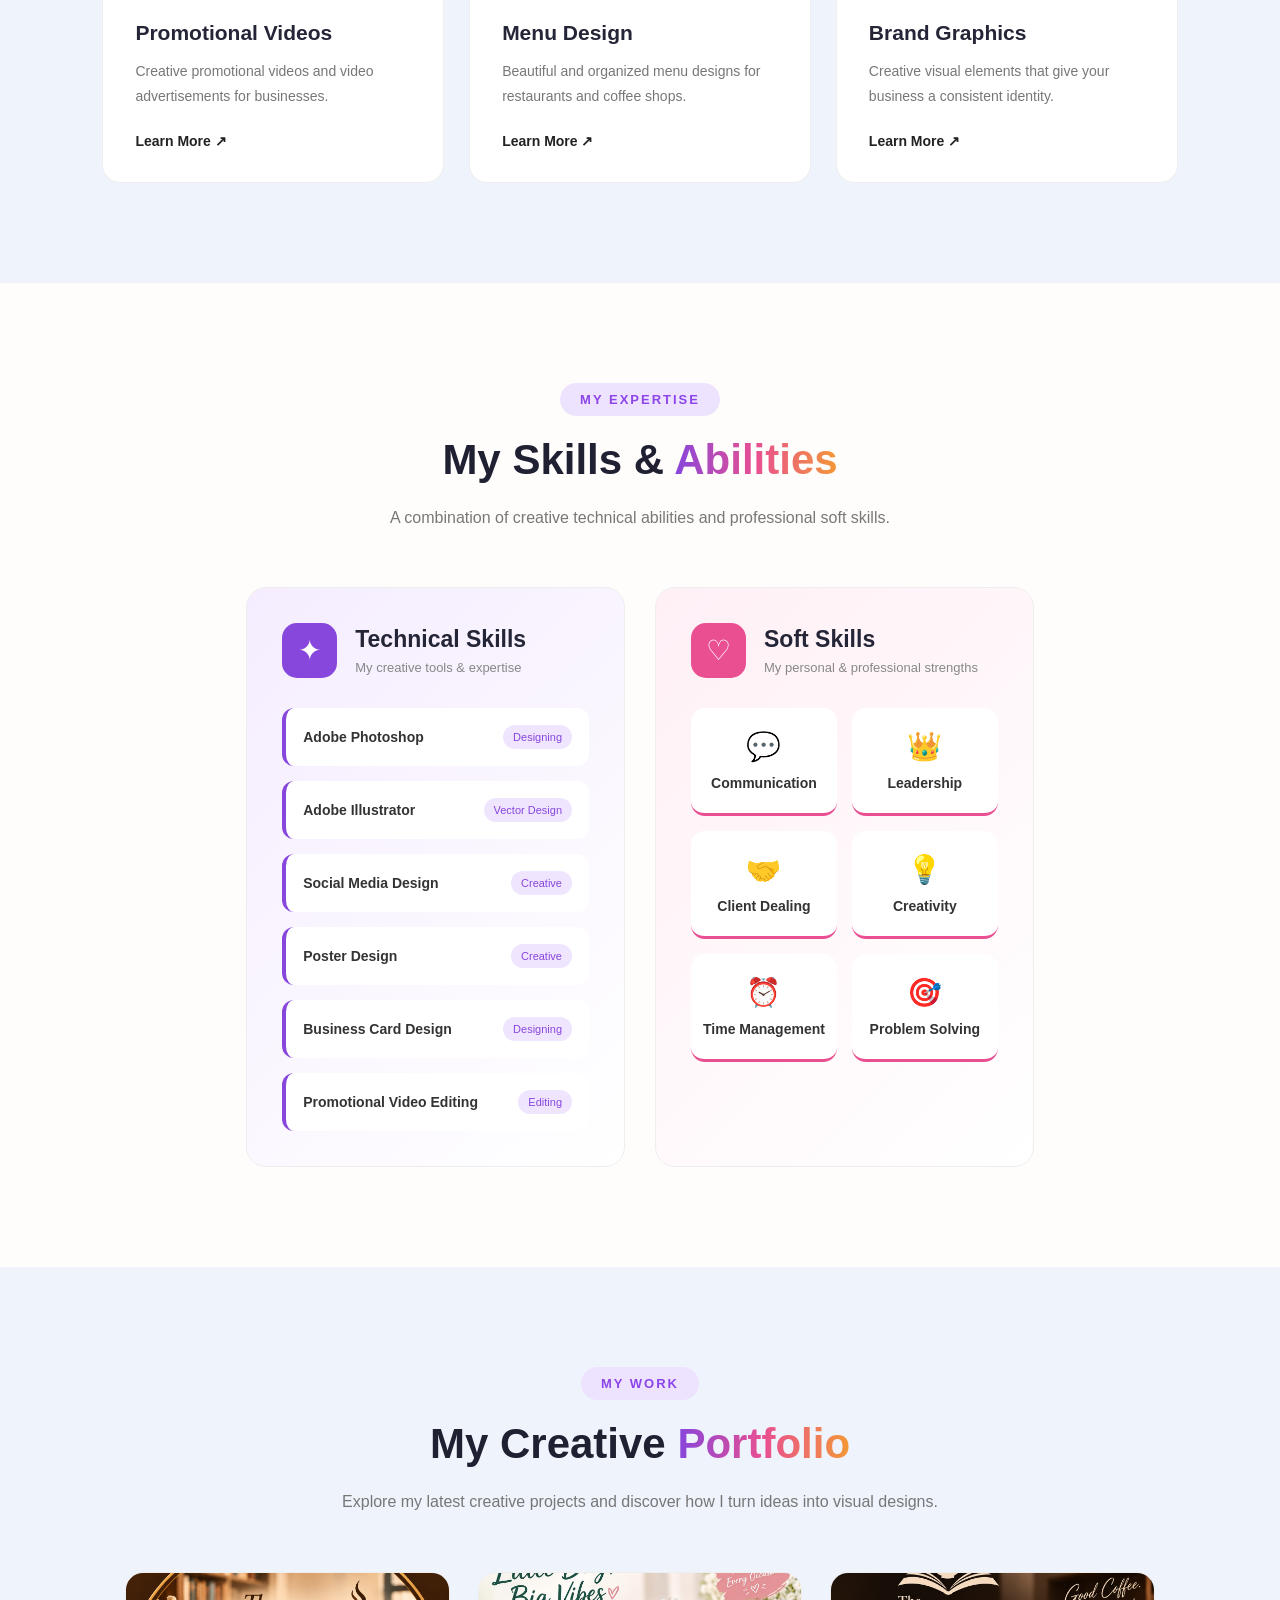
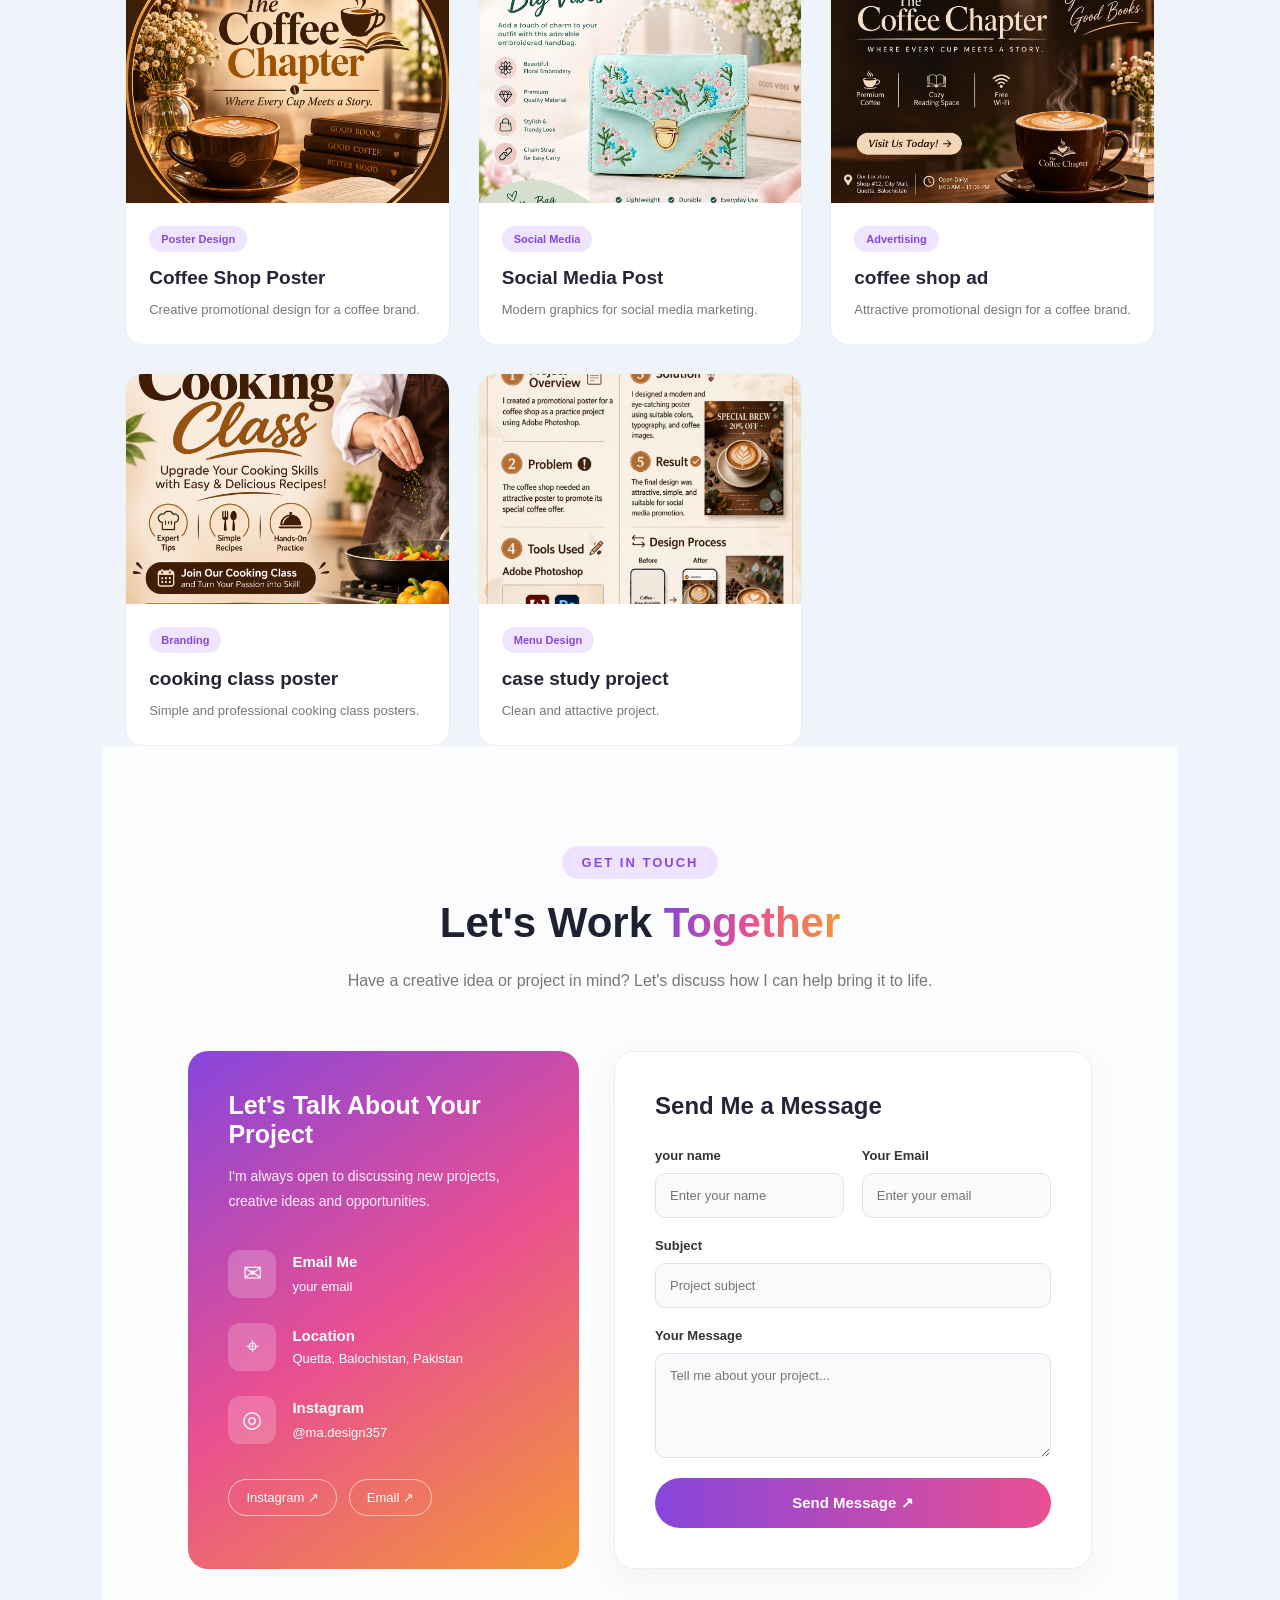
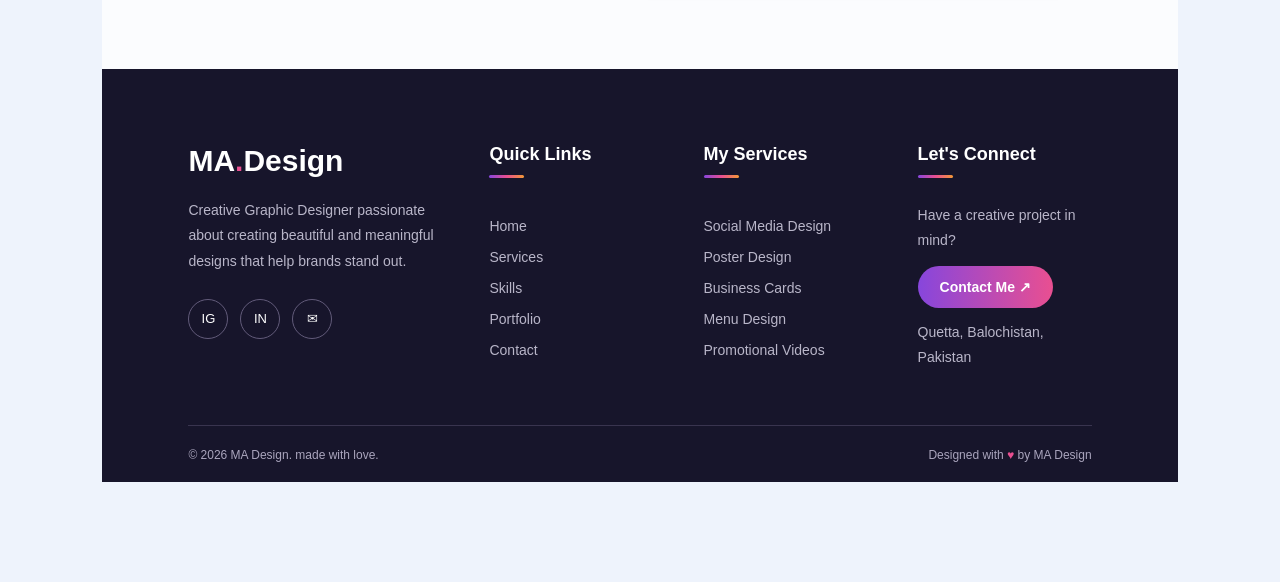
==== commit d1597e73: "first commit" ====
--- a/index.html
+++ b/index.html
@@ -446,7 +446,7 @@
                 <div>
                     <h4>Email Me</h4>
                     <a href="mailto:YOUR_EMAIL@example.com">
-                        YOUR_EMAIL@example.com
+                        your email
                     </a>
                 </div>
             </div>
@@ -463,15 +463,15 @@
                 <div class="contact-icon social-icon">◎</div>
                 <div>
                     <h4>Instagram</h4>
-                    <a href="https://instagram.com/YOUR_USERNAME"
+                    <a href="masoomamali03@gmail.com"
                        target="_blank">
-                        @YOUR_USERNAME
+                        @ma.design357
                     </a>
                 </div>
             </div>
 
             <div class="contact-socials">
-                <a href="https://instagram.com/YOUR_USERNAME"
+                <a href="https://instagram.com/ma.designs357"
                    target="_blank">Instagram ↗</a>
                 <a href="mailto:YOUR_EMAIL@example.com">
                     Email ↗
@@ -487,14 +487,14 @@
 
             <h3>Send Me a Message</h3>
 
-            <form action="masoomaali@gmail.com"
+            <form action="email me "
                   method="post"
                   enctype="text/plain">
 
                 <div class="form-row">
 
                     <div class="form-group">
-                        <label>MA DEsigns</label>
+                        <label>your name</label>
                         <input type="text"
                                name="Name"
                                placeholder="Enter your name"
@@ -502,7 +502,7 @@
                     </div>
 
                     <div class="form-group">
-                        <label>"masoomaalo@gmail.com"</label>
+                        <label>Your Email</label>
                         <input type="email"
                                name="Email"
                                placeholder="Enter your email"
